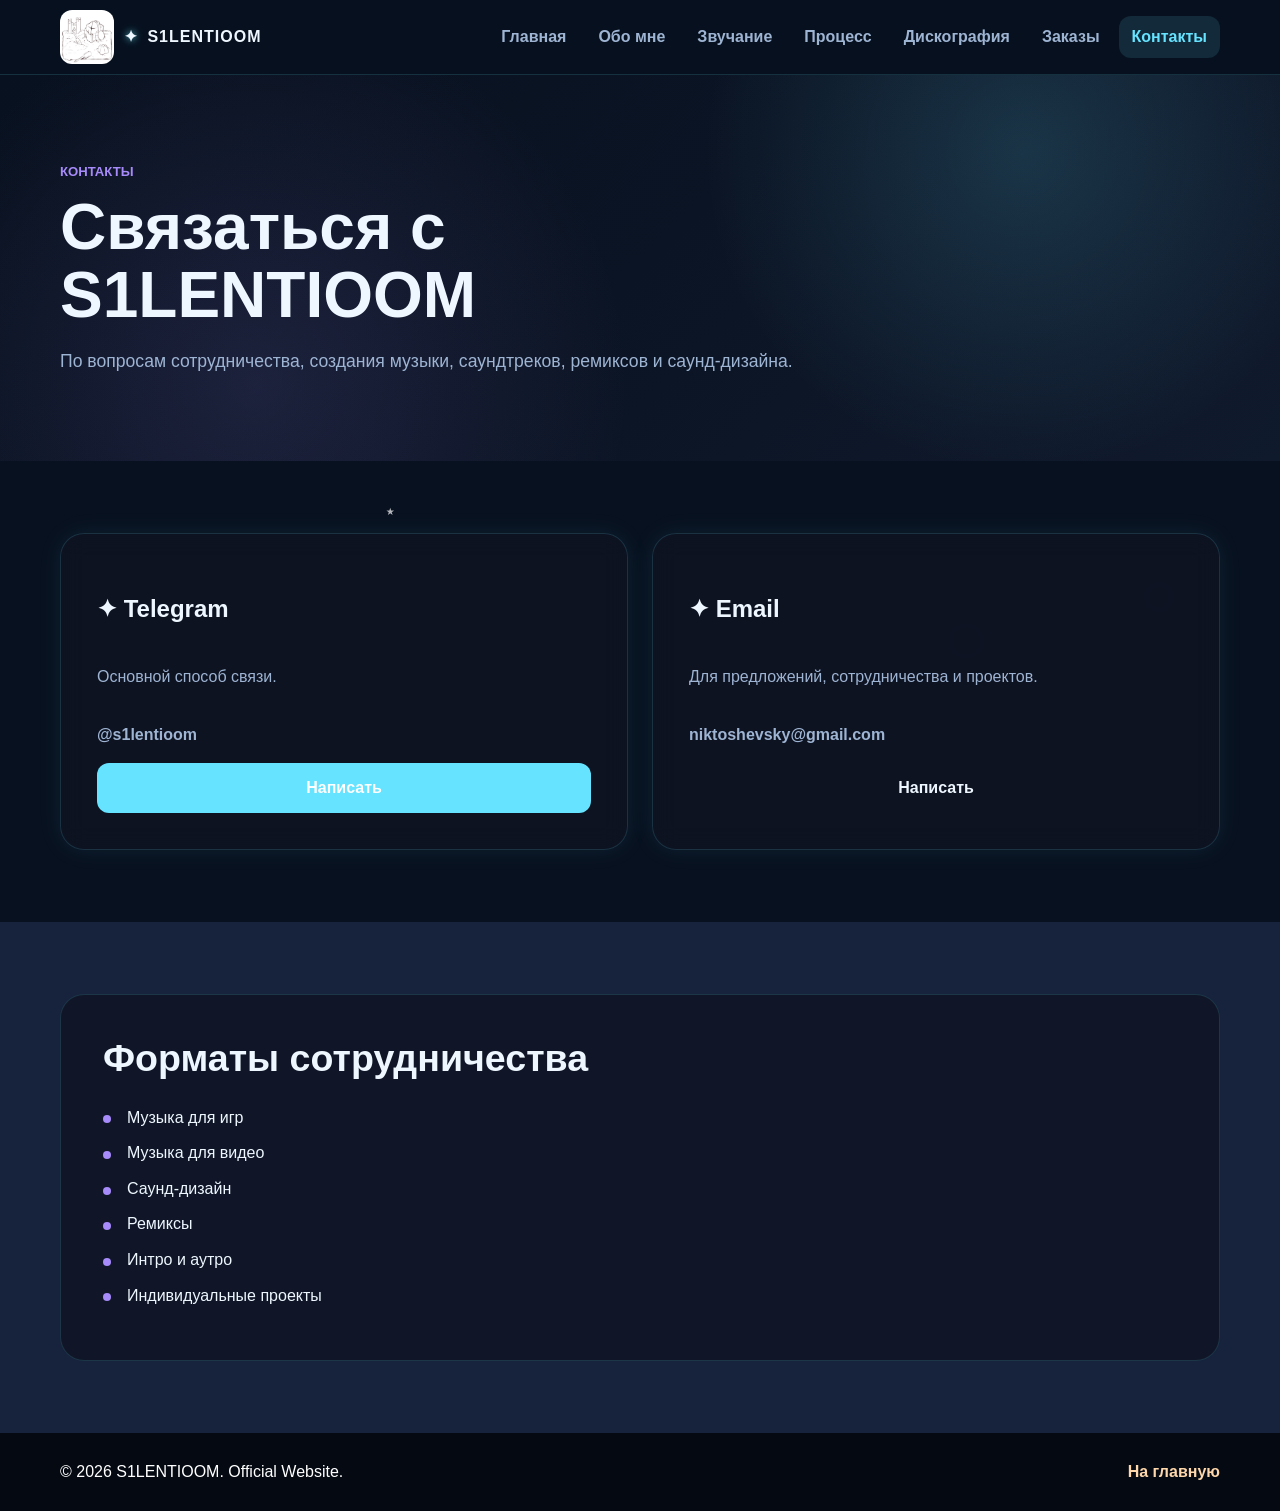
==== contacts.html @ 9299f3a1 "Add files via upload" ====
<!DOCTYPE html>

<html lang="ru">
<head>
  <meta charset="UTF-8">
  <meta name="viewport" content="width=device-width, initial-scale=1.0">

  <meta name="description" content="Контакты проекта S1LENTIOOM.">
  <meta name="keywords" content="S1LENTIOOM, контакты, музыка, саундтрек, саунд-дизайн">
  <meta name="author" content="S1LENTIOOM">

  <title>S1LENTIOOM | Контакты</title>

  <link rel="icon" href="assets/logo.jpg" type="image/jpeg">
  <link rel="stylesheet" href="css/style.css">
</head>

<body>

<div class="stars-layer">
    <span>✦</span>
    <span>✧</span>
    <span>⋆</span>
    <span>✦</span>
    <span>✧</span>
    <span>⋆</span>
    <span>✦</span>
    <span>✧</span>
</div>

<header class="site-header">

  <nav class="navbar container">


<a class="logo" href="index.html">

  <img
    src="assets/logo.jpg"
    alt="S1LENTIOOM"
    width="54"
    height="54">

  <span>
    <span class="star-symbol">✦</span>
    S1LENTIOOM
  </span>

</a>

<button
  class="menu-toggle"
  type="button"
  aria-label="Открыть меню"
  aria-expanded="false">

  <span></span>
  <span></span>
  <span></span>

</button>

<ul class="nav-list">
  <li><a class="nav-link" href="index.html">Главная</a></li>
  <li><a class="nav-link" href="about.html">Обо мне</a></li>
  <li><a class="nav-link" href="technologies.html">Звучание</a></li>
  <li><a class="nav-link" href="development.html">Процесс</a></li>
  <li><a class="nav-link" href="discography.html">Дискография</a></li>
  <li><a class="nav-link" href="commissions.html">Заказы</a></li>
  <li><a class="nav-link active" href="contacts.html">Контакты</a></li>
</ul>


  </nav>

</header>

<main>

  <section class="page-hero">


<div class="container reveal">

  <p class="eyebrow">
    Контакты
  </p>

  <h1>
    Связаться с S1LENTIOOM
  </h1>

  <p>
    По вопросам сотрудничества,
    создания музыки,
    саундтреков,
    ремиксов и саунд-дизайна.
  </p>

</div>


  </section>

  <section class="section">


<div class="container narrow">

  <div class="features-grid">

    <article class="feature-card reveal">

      <h2>
        ✦ Telegram
      </h2>

      <p>
        Основной способ связи.
      </p>

      <p>
        <strong>@s1lentioom</strong>
      </p>

      <a
        class="btn primary"
        href="https://t.me/s1lentioom"
        target="_blank">

        Написать

      </a>

    </article>

    <article class="feature-card reveal">

      <h2>
        ✦ Email
      </h2>

      <p>
        Для предложений,
        сотрудничества и проектов.
      </p>

      <p>
        <strong>
          niktoshevsky@gmail.com
        </strong>
      </p>

      <a
        class="btn secondary"
        href="mailto:niktoshevsky@gmail.com">

        Написать

      </a>

    </article>

  </div>

</div>


  </section>

  <section class="section muted">


<div class="container narrow reveal">

  <div class="content-block">

    <h2>
      Форматы сотрудничества
    </h2>

    <ul class="check-list">

      <li>Музыка для игр</li>

      <li>Музыка для видео</li>

      <li>Саунд-дизайн</li>

      <li>Ремиксы</li>

      <li>Интро и аутро</li>

      <li>Индивидуальные проекты</li>

    </ul>

  </div>

</div>


  </section>

</main>

<footer class="site-footer">

  <div class="container footer-grid">


<p>
  © 2026 S1LENTIOOM. Official Website.
</p>

<a href="index.html">
  На главную
</a>


  </div>

</footer>

<button
class="back-to-top"
type="button"
aria-label="Наверх">

↑

</button>

<script src="js/main.js"></script>

</body>
</html>
---- css/style.css ----
/* Общая система оформления сайта. Цвета и размеры удобно менять в одном месте. */
:root {
--color-bg: #08111f;
--color-surface: #101a2d;
--color-surface-soft: #17233d;
--color-text: #eef7ff;
--color-muted: #9eb4d3;
--color-border: #253552;

--color-primary: #66e3ff;
--color-primary-dark: #3ec9ff;
--color-accent: #a78bfa;

--color-ink: #040912;

--color-error: #ef4444;
--color-success: #22c55e;

--shadow-sm: 0 0 24px rgba(102,227,255,.08);
--shadow-md: 0 0 40px rgba(102,227,255,.15);

--radius: 16px;
--radius-sm: 12px;

--container: 1160px;

--font-main: Arial, Helvetica, sans-serif;
}

* {
  box-sizing: border-box;
}

html {
  scroll-behavior: smooth;
}

body {
  margin: 0;
  min-width: 320px;
  background: var(--color-bg);
  color: var(--color-text);
  font-family: var(--font-main);
  line-height: 1.6;
}

img {
  display: block;
  max-width: 100%;
}

a {
  color: inherit;
  text-decoration: none;
}

button,
input,
textarea {
  font: inherit;
}

.container {
  width: min(100% - 32px, var(--container));
  margin: 0 auto;
}

.narrow {

  max-width: none;

}

.site-header {

  position: sticky;
  top: 0;
  z-index: 20;

  background: rgba(8,17,31,.92);

  border-bottom: 1px solid rgba(102,227,255,.15);

  backdrop-filter: blur(14px);

}

.navbar {
  min-height: 74px;
  display: flex;
  align-items: center;
  justify-content: space-between;
  gap: 24px;
}

.logo {
  display: inline-flex;
  align-items: center;
  gap: 10px;
  color: var(--color-text);
  font-weight: 900;
}

.nav-list {
  display: flex;
  align-items: center;
  gap: 6px;
  padding: 0;
  margin: 0;
  list-style: none;
}

.nav-link {
  display: inline-flex;
  align-items: center;
  min-height: 42px;
  padding: 8px 13px;
  border-radius: var(--radius-sm);
  color: var(--color-muted);
  font-weight: 800;
  transition: background 0.2s ease, color 0.2s ease, transform 0.2s ease;
}

.nav-link:hover,
.nav-link.active {

  background: rgba(102,227,255,.12);

  color: #66e3ff;

}

.nav-link:hover {
  transform: translateY(-1px);
}

.menu-toggle {
  display: none;
  width: 44px;
  height: 44px;
  padding: 10px;
  border: 1px solid var(--color-border);
  border-radius: var(--radius-sm);
  background: var(--color-surface);
  cursor: pointer;
}

.menu-toggle span {
  display: block;
  height: 2px;
  margin: 5px 0;
  background: var(--color-text);
  transition: transform 0.2s ease, opacity 0.2s ease;
}

.menu-toggle.open span:nth-child(1) {
  transform: translateY(7px) rotate(45deg);
}

.menu-toggle.open span:nth-child(2) {
  opacity: 0;
}

.menu-toggle.open span:nth-child(3) {
  transform: translateY(-7px) rotate(-45deg);
}

.hero,
.page-hero {
  padding: 86px 0 68px;
  background:
    radial-gradient(circle at 78% 16%, rgba(194, 65, 12, 0.18), transparent 30%),
    linear-gradient(135deg, #fffaf5 0%, #f6fbf8 52%, #fff7ed 100%);
}

.hero-grid {
  display: grid;
  grid-template-columns: minmax(0, 1.04fr) minmax(300px, 0.96fr);
  align-items: center;
  gap: 54px;
}

.hero h1,
.page-hero h1 {
  margin: 0;
  max-width: 790px;
  font-size: clamp(2.3rem, 5vw, 4.6rem);
  line-height: 1.06;
}

.hero-text,
.page-hero p:last-child,
.section-heading p {
  color: var(--color-muted);
  font-size: 1.1rem;
}

.hero-actions {
  display: flex;
  flex-wrap: wrap;
  gap: 12px;
  margin-top: 30px;
}

.hero-visual {
  padding: 12px;
}

.eyebrow {
  margin: 0 0 12px;
  color: var(--color-accent);
  font-size: 0.82rem;
  font-weight: 900;
  letter-spacing: 0;
  text-transform: uppercase;
}

.btn {
  display: inline-flex;
  align-items: center;
  justify-content: center;
  min-height: 46px;
  padding: 11px 18px;
  border: 1px solid transparent;
  border-radius: var(--radius-sm);
  font-weight: 900;
  cursor: pointer;
  transition: transform 0.2s ease, box-shadow 0.2s ease, background 0.2s ease;
}

.btn:hover {
  transform: translateY(-2px);
  box-shadow: var(--shadow-sm);
}

.btn.primary {
  background: var(--color-primary);
  color: #ffffff;
}

.btn.primary:hover {
  background: var(--color-primary-dark);
}

.btn.ghost {

  background: rgba(255,255,255,.08);

  border: 1px solid rgba(102,227,255,.25);

  color: #eef7ff;

  backdrop-filter: blur(10px);

}

.btn.ghost:hover {

  background: rgba(102,227,255,.12);

}

.section {
  padding: 72px 0;
}

.muted {
  background: var(--color-surface-soft);
}

.section-heading {
  max-width: 720px;
  margin-bottom: 32px;
}

.section-heading h2,
.content-block h2,
.info-panel h3,
.contact-info h2 {
  margin: 0 0 24px;
  font-size: clamp(1.75rem, 3vw, 2.35rem);
  line-height: 1.16;
}

.features-grid,
.tech-grid {
  display: grid;
  grid-template-columns: repeat(2, minmax(0, 1fr));
  gap: 24px;
}

.directions-grid,
.module-grid {
  display: grid;
  grid-template-columns: repeat(4, minmax(0, 1fr));
  gap: 20px;
}

.directions-grid,
.module-grid {
  grid-template-columns: repeat(4, minmax(0, 1fr));
}

.feature-card,
.direction-card,
.tech-card,
.module-card,
.info-panel,
.contact-form,
.contact-info {
  min-width: 0;
  padding: 36px;
  background: var(--color-surface);
  border: 1px solid var(--color-border);
  border-radius: var(--radius);
  box-shadow: var(--shadow-sm);
}

.feature-card,
.direction-card,
.module-card,
.tech-card {
  transition: transform 0.2s ease, box-shadow 0.2s ease, border-color 0.2s ease;
}

.feature-card:hover,
.direction-card:hover,
.module-card:hover,
.tech-card:hover {
  transform: translateY(-5px);
  border-color: rgba(194, 65, 12, 0.35);
  box-shadow: var(--shadow-md);
}

.feature-card h3,
.direction-card h3,
.module-card h2,
.tech-card h2 {
  margin: 16px 0 8px;
  line-height: 1.2;
}

.feature-card p,
.direction-card p,
.module-card p,
.tech-card p,
.content-block p,
.contact-info p {
  color: var(--color-muted);
}

.direction-card span,
.track-meta {
  color: var(--color-primary);
  font-weight: 900;
}

.track-meta {
  margin: 16px 0 -4px;
  font-size: 0.86rem;
  text-transform: uppercase;
}

.two-column,
.contact-grid {
  display: grid;
  grid-template-columns: minmax(0, 1fr) minmax(300px, 0.8fr);
  gap: 28px;
  align-items: start;
}

.check-list,
.contact-list,
.module-card ul {
  padding: 0;
  margin: 16px 0 0;
  list-style: none;
}

.check-list li,
.contact-list li,
.module-card li {
  position: relative;
  padding-left: 24px;
  margin: 10px 0;
}

.check-list li::before,
.contact-list li::before,
.module-card li::before {
  content: "";
  position: absolute;
  left: 0;
  top: 0.68em;
  width: 8px;
  height: 8px;
  border-radius: 50%;
  background: var(--color-accent);
}

.progress {
  display: grid;
  grid-template-columns: auto 1fr auto;
  align-items: center;
  gap: 12px;
  margin-top: 20px;
  font-size: 0.92rem;
}

.progress-track {
  height: 9px;
  overflow: hidden;
  background: #ece7df;
  border-radius: 999px;
}

.progress-value {
  width: 0;
  height: 100%;
  background: linear-gradient(90deg, var(--color-primary), var(--color-accent));
  border-radius: inherit;
  transition: width 1s ease;
}

.timeline {
  position: relative;
  display: grid;
  gap: 22px;
  max-width: 900px;
  margin: 0 auto;
}

.timeline::before {
  content: "";
  position: absolute;
  left: 32px;
  top: 16px;
  bottom: 16px;
  width: 2px;
  background: var(--color-border);
}

.timeline-item {
  position: relative;
  display: grid;
  grid-template-columns: 64px 1fr;
  gap: 20px;
  align-items: start;
}

.timeline-item span {
  z-index: 1;
  display: grid;
  place-items: center;
  width: 64px;
  height: 64px;
  background: var(--color-primary);
  color: #ffffff;
  border-radius: 50%;
  font-weight: 900;
  box-shadow: var(--shadow-sm);
}

.timeline-item div {
  padding: 22px;
  background: var(--color-surface);
  border: 1px solid var(--color-border);
  border-radius: var(--radius);
}

.timeline-item h2 {
  margin: 0 0 8px;
  font-size: 1.25rem;
}

.timeline-item p {
  margin: 0;
  color: var(--color-muted);
}

.filter-bar {
  display: flex;
  flex-wrap: wrap;
  gap: 10px;
  margin-bottom: 24px;
}

.filter-btn {
  min-height: 40px;
  padding: 8px 15px;
  border: 1px solid var(--color-border);
  border-radius: var(--radius-sm);
  background: #ffffff;
  color: var(--color-muted);
  font-weight: 900;
  cursor: pointer;
  transition: background 0.2s ease, color 0.2s ease, transform 0.2s ease;
}

.filter-btn:hover,
.filter-btn.active {
  background: var(--color-primary);
  color: #ffffff;
  transform: translateY(-1px);
}

.track-card.hidden {
  display: none;
}

.contact-form {
  display: grid;
  gap: 16px;
}

.form-field {
  display: grid;
  gap: 7px;
  font-weight: 900;
}

.form-field input,
.form-field textarea {
  width: 100%;
  border: 1px solid var(--color-border);
  border-radius: var(--radius-sm);
  padding: 13px 14px;
  background: #ffffff;
  color: var(--color-text);
  resize: vertical;
  transition: border-color 0.2s ease, box-shadow 0.2s ease;
}

.form-field input:focus,
.form-field textarea:focus {
  outline: none;
  border-color: var(--color-primary);
  box-shadow: 0 0 0 4px rgba(194, 65, 12, 0.12);
}

.error-text {
  min-height: 18px;
  color: var(--color-error);
  font-weight: 800;
}

.form-field.invalid input,
.form-field.invalid textarea {
  border-color: var(--color-error);
}

.form-message {
  display: none;
  padding: 12px 14px;
  border-radius: var(--radius-sm);
  font-weight: 900;
}

.form-message.show {
  display: block;
}

.form-message.success {
  background: #dcfce7;
  color: var(--color-success);
}

.form-message.error {
  background: #fee2e2;
  color: var(--color-error);
}

.site-footer {
  padding: 26px 0;
  background: var(--color-ink);
  color: #ffffff;
}

.footer-grid {
  display: flex;
  align-items: center;
  justify-content: space-between;
  gap: 20px;
}

.footer-grid p {
  margin: 0;
}

.footer-grid a {
  color: #fed7aa;
  font-weight: 900;
}

.back-to-top {
  position: fixed;
  right: 20px;
  bottom: 20px;
  z-index: 30;
  display: grid;
  place-items: center;
  width: 46px;
  height: 46px;
  border: 0;
  border-radius: 50%;
  background: var(--color-primary);
  color: #ffffff;
  font-size: 1.3rem;
  font-weight: 900;
  cursor: pointer;
  opacity: 0;
  pointer-events: none;
  transform: translateY(12px);
  transition: opacity 0.2s ease, transform 0.2s ease, background 0.2s ease;
}

.back-to-top.visible {
  opacity: 1;
  pointer-events: auto;
  transform: translateY(0);
}

.back-to-top:hover {
  background: var(--color-primary-dark);
}

.reveal {
  opacity: 0;
  transform: translateY(18px);
  transition: opacity 0.55s ease, transform 0.55s ease;
}

.reveal.visible {
  opacity: 1;
  transform: translateY(0);
}

@media (max-width: 980px) {
  .hero-grid,
  .two-column,
  .contact-grid {
    grid-template-columns: 1fr;
  }

  .features-grid,
  .tech-grid,
  .directions-grid,
  .module-grid {
    grid-template-columns: repeat(2, minmax(0, 1fr));
  }

  .hero {
    padding-top: 64px;
  }
}

@media (max-width: 760px) {
  .navbar {
    min-height: 66px;
  }

  .menu-toggle {
    display: block;
  }

.nav-list {

    background: rgba(15,20,35,.98);

    border: 1px solid rgba(102,227,255,.15);

}

  .nav-list.open {
    opacity: 1;
    visibility: visible;
    transform: translateY(0);
  }

  .nav-link {
    width: 100%;
  }

  .hero,
  .page-hero,
  .section {
    padding: 48px 0;
  }

  .features-grid,
  .tech-grid,
  .directions-grid,
  .module-grid {
    grid-template-columns: 1fr;
  }

  .hero-actions,
  .footer-grid {
    align-items: stretch;
    flex-direction: column;
  }

  .btn {
    width: 100%;
  }

  .timeline::before {
    left: 24px;
  }

  .timeline-item {
    grid-template-columns: 48px 1fr;
    gap: 14px;
  }

  .timeline-item span {
    width: 48px;
    height: 48px;
    font-size: 0.86rem;
  }

  .progress {
    grid-template-columns: 1fr auto;
  }

  .progress span {
    grid-column: 1 / -1;
  }
}

@media (max-width: 430px) {
  .container {
    width: min(100% - 24px, var(--container));
  }

  .feature-card,
  .direction-card,
  .tech-card,
  .module-card,
  .info-panel,
  .contact-form,
  .contact-info,
  .timeline-item div {
    padding: 18px;
  }
}

.hero,
.page-hero {
background:
radial-gradient(circle at 80% 20%, rgba(102,227,255,.15), transparent 30%),
radial-gradient(circle at 20% 80%, rgba(167,139,250,.12), transparent 35%),
linear-gradient(
135deg,
#08111f 0%,
#0b1424 50%,
#101a2d 100%
);
}

.hero-visual img {
border-radius: 28px;

box-shadow:
0 0 20px rgba(102,227,255,.15),
0 0 50px rgba(167,139,250,.15);

transition:
transform .3s ease,
box-shadow .3s ease;
}

.hero-visual img:hover {
transform: scale(1.02);

box-shadow:
0 0 30px rgba(102,227,255,.25),
0 0 70px rgba(167,139,250,.25);
}

.logo img {
border-radius: 12px;
}

.logo span {
color: #eef7ff;
font-weight: 900;
letter-spacing: 1px;
}

.logo {

  transition: transform .3s ease;

}

.logo:hover {

  transform: scale(1.05);

}

.site-header {

  background: rgba(8,17,31,.90);

  border-bottom: 1px solid rgba(102,227,255,.15);

  backdrop-filter: blur(14px);

}

.logo {

  transition: transform .3s ease;

}

.logo:hover {

  transform: scale(1.05);

}

.nav-link:hover,
.nav-link.active {

  background: rgba(102,227,255,.12);

  color: #66e3ff;

}

.btn.ghost {

  background: rgba(255,255,255,.08);

  border: 1px solid rgba(102,227,255,.25);

  color: #eef7ff;

  backdrop-filter: blur(10px);

}

.btn.ghost:hover {

  background: rgba(102,227,255,.12);

}

.hero-visual a {
  display: block;
}

.hero-visual a:hover img {
  transform: scale(1.03);
}

.hero-visual img {
  cursor: pointer;
}



@keyframes starGlow {

  0% {
    opacity: .5;
  }

  50% {
    opacity: 1;
  }

  100% {
    opacity: .5;
  }

}

.star-symbol {

  color: #66e3ff;

  display: inline-block;

  margin-right: 4px;

  animation: starGlow 3s ease-in-out infinite;

  text-shadow:
    0 0 6px rgba(102,227,255,.6),
    0 0 12px rgba(102,227,255,.4);

}

.stars-layer {

    position: fixed;

    inset: 0;

    pointer-events: none;

    z-index: -1;

}

.stars-layer span {

    position: absolute;

    color: rgba(255,255,255,.7);

    animation: twinkle 4s infinite ease-in-out;

}

.stars-layer span:nth-child(1) {
    top: 10%;
    left: 15%;
    font-size: 16px;
}

.stars-layer span:nth-child(2) {
    top: 25%;
    left: 80%;
    font-size: 12px;
}

.stars-layer span:nth-child(3) {
    top: 55%;
    left: 30%;
    font-size: 20px;
}

.stars-layer span:nth-child(4) {
    top: 70%;
    left: 75%;
    font-size: 14px;
}

.stars-layer span:nth-child(5) {
    top: 40%;
    left: 60%;
    font-size: 18px;
}

.stars-layer span:nth-child(6) {
    top: 85%;
    left: 10%;
    font-size: 12px;
}

.stars-layer span:nth-child(7) {
    top: 15%;
    left: 55%;
    font-size: 22px;
}

.stars-layer span:nth-child(8) {
    top: 65%;
    left: 90%;
    font-size: 16px;
}

@keyframes twinkle {

    0% {
        opacity: .2;
        transform: scale(.8);
    }

    50% {
        opacity: 1;
        transform: scale(1.2);
    }

    100% {
        opacity: .2;
        transform: scale(.8);
    }

}

.track-list {

  display: grid;
  gap: 12px;
  max-width: 900px;
  margin: 0 auto 30px;

}

.track-item {

  width: 100%;
  padding: 18px 24px;

  background: rgba(18,27,46,.8);

  border: 1px solid rgba(102,227,255,.15);

  border-radius: 16px;

  color: #eef7ff;

  font-size: 1rem;

  text-align: left;

  cursor: pointer;

  transition: .25s ease;

}

.track-item:hover {

  transform: translateX(10px);

  border-color: rgba(102,227,255,.5);

  box-shadow: 0 0 20px rgba(102,227,255,.2);

}

.album-player {

  max-width: 900px;

  margin: 0 auto;

  padding: 24px;

  border-radius: 24px;

  background: rgba(18,27,46,.9);

  border: 1px solid rgba(102,227,255,.15);

}

#current-track {

  margin-bottom: 16px;

  color: #66e3ff;

  font-size: 1.15rem;

  font-weight: 600;

}

#album-audio {

  width: 100%;

}

.feature-card,
.module-card,
.tech-card,
.info-panel {

    background: rgba(15, 20, 35, .82);

    border: 1px solid rgba(102,227,255,.15);

    backdrop-filter: blur(12px);

    border-radius: 24px;

    transition: .3s ease;

}

.feature-card:hover,
.module-card:hover,
.tech-card:hover,
.info-panel:hover {

    transform: translateY(-6px);

    border-color: rgba(102,227,255,.5);

    box-shadow:
        0 0 20px rgba(102,227,255,.18),
        0 0 50px rgba(167,139,250,.12);

}

.module-card img,
.album-cover {

    transition: .4s ease;

}

.module-card:hover img,
.album-cover:hover {

    transform: scale(1.02);

    box-shadow:
        0 0 25px rgba(102,227,255,.25),
        0 0 50px rgba(167,139,250,.15);

}

/* =========================
   S1LENTIOOM Neon Cards
========================= */

.feature-card,
.module-card,
.tech-card,
.info-panel,
.content-block {

    background: rgba(15, 20, 35, 0.82);

    border: 1px solid rgba(102,227,255,.15);

    border-radius: 24px;

    backdrop-filter: blur(12px);

    transition:
        transform .3s ease,
        box-shadow .3s ease,
        border-color .3s ease;
}

.feature-card:hover,
.module-card:hover,
.tech-card:hover,
.info-panel:hover,
.content-block:hover {

    transform: translateY(-6px);

    border-color: rgba(102,227,255,.55);

    box-shadow:
        0 0 25px rgba(102,227,255,.18),
        0 0 60px rgba(167,139,250,.12);

}

.track-item.active {

    border-color: #66e3ff;

    color: #66e3ff;

    box-shadow:
        0 0 20px rgba(102,227,255,.25),
        0 0 40px rgba(102,227,255,.15);

}

.module-card img {

    border-radius: 18px;

    overflow: hidden;

}

.album-player {

    box-shadow:
        0 0 25px rgba(102,227,255,.15),
        0 0 50px rgba(167,139,250,.12);

}

.features-grid .feature-card {

    min-height: 280px;

    display: flex;

    flex-direction: column;

}

.info-panel {

    padding-top: 42px;

}

.content-block {

    padding: 42px;

}
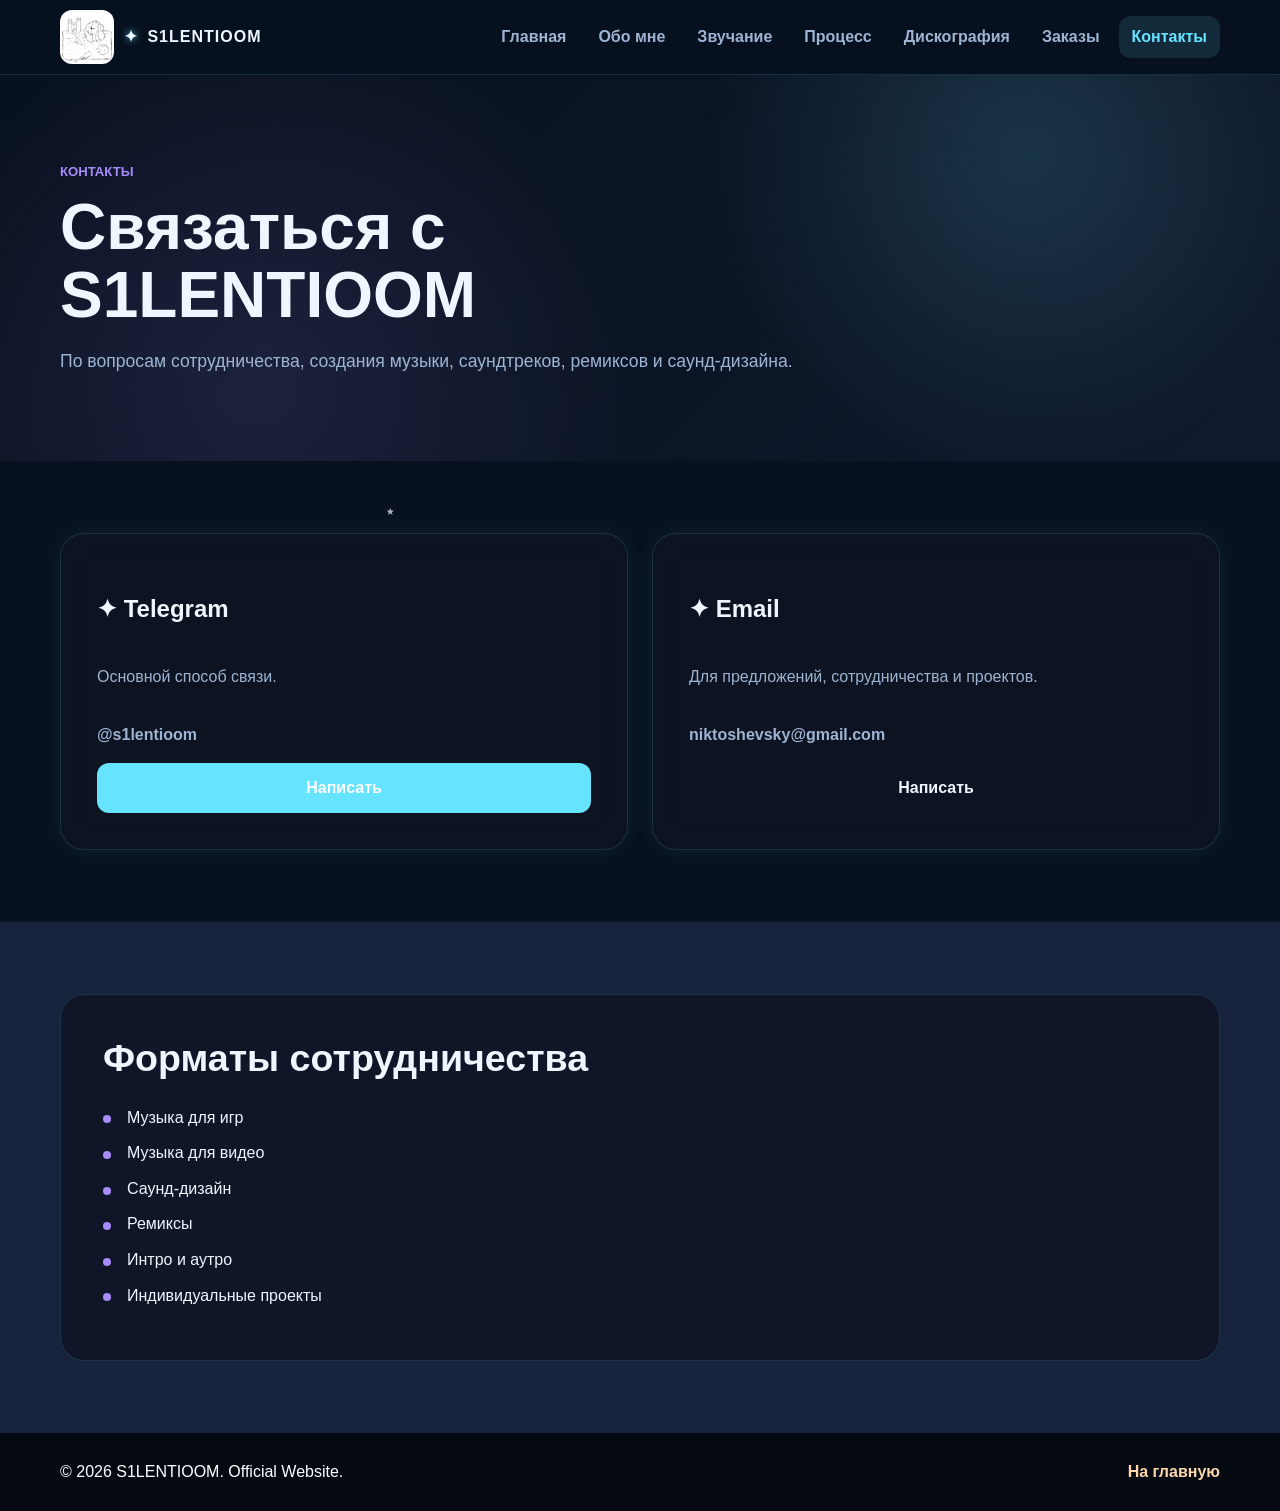
==== commit ae44a507: "make sure email is not visible to scrapers" ====
--- a/contacts.html
+++ b/contacts.html
@@ -146,14 +146,13 @@
       </p>
 
       <p>
-        <strong>
-          niktoshevsky@gmail.com
-        </strong>
+        <strong id="email-text"></strong>
       </p>
 
       <a
+        id="email-link"
         class="btn secondary"
-        href="mailto:niktoshevsky@gmail.com">
+        href="">
 
         Написать
 
@@ -233,5 +232,18 @@
 
 <script src="js/main.js"></script>
 
+<script>
+    const a = "bmlrdG9z";
+    const b = "bWFpbC5jb20=";
+    const c = "aGV2c2t5QGc=";
+    const email = atob(a + c) + atob(b);
+
+    let emailLink = document.getElementById("email-link");
+    let emailText = document.getElementById("email-text");
+
+    emailText.innerText = email;
+    emailLink.href = `mailto:${email}`;
+</script>
+
 </body>
 </html>
--- a/css/style.css
+++ b/css/style.css
@@ -66,9 +66,8 @@
 }
 
 .narrow {
-
-  max-width: none;
-
+  max-width: 1200px;
+  margin: 0 auto;
 }
 
 .site-header {
@@ -327,9 +326,15 @@
 .direction-card:hover,
 .module-card:hover,
 .tech-card:hover {
-  transform: translateY(-5px);
-  border-color: rgba(194, 65, 12, 0.35);
-  box-shadow: var(--shadow-md);
+
+  transform: translateY(-6px);
+
+  border-color: rgba(102,227,255,.55);
+
+  box-shadow:
+      0 0 25px rgba(102,227,255,.18),
+      0 0 60px rgba(167,139,250,.12);
+
 }
 
 .feature-card h3,
@@ -800,22 +805,6 @@
 
 }
 
-.site-header {
-
-  background: rgba(8,17,31,.90);
-
-  border-bottom: 1px solid rgba(102,227,255,.15);
-
-  backdrop-filter: blur(14px);
-
-}
-
-.logo {
-
-  transition: transform .3s ease;
-
-}
-
 .logo:hover {
 
   transform: scale(1.05);
@@ -1115,6 +1104,7 @@
 ========================= */
 
 .feature-card,
+.direction-card,
 .module-card,
 .tech-card,
 .info-panel,
@@ -1135,6 +1125,7 @@
 }
 
 .feature-card:hover,
+.direction-card:hover,
 .module-card:hover,
 .tech-card:hover,
 .info-panel:hover,
@@ -1180,7 +1171,7 @@
 
 .features-grid .feature-card {
 
-    min-height: 280px;
+    min-height: 220px;
 
     display: flex;
 
@@ -1198,4 +1189,28 @@
 
     padding: 42px;
 
+}
+
+.direction-card {
+
+    background: rgba(15, 20, 35, 0.82);
+
+    border: 1px solid rgba(102,227,255,.15);
+
+    border-radius: 24px;
+
+    backdrop-filter: blur(12px);
+
+}
+
+.direction-card:hover {
+
+    transform: translateY(-6px);
+
+    border-color: rgba(102,227,255,.55);
+
+    box-shadow:
+        0 0 25px rgba(102,227,255,.18),
+        0 0 60px rgba(167,139,250,.12);
+
 }
